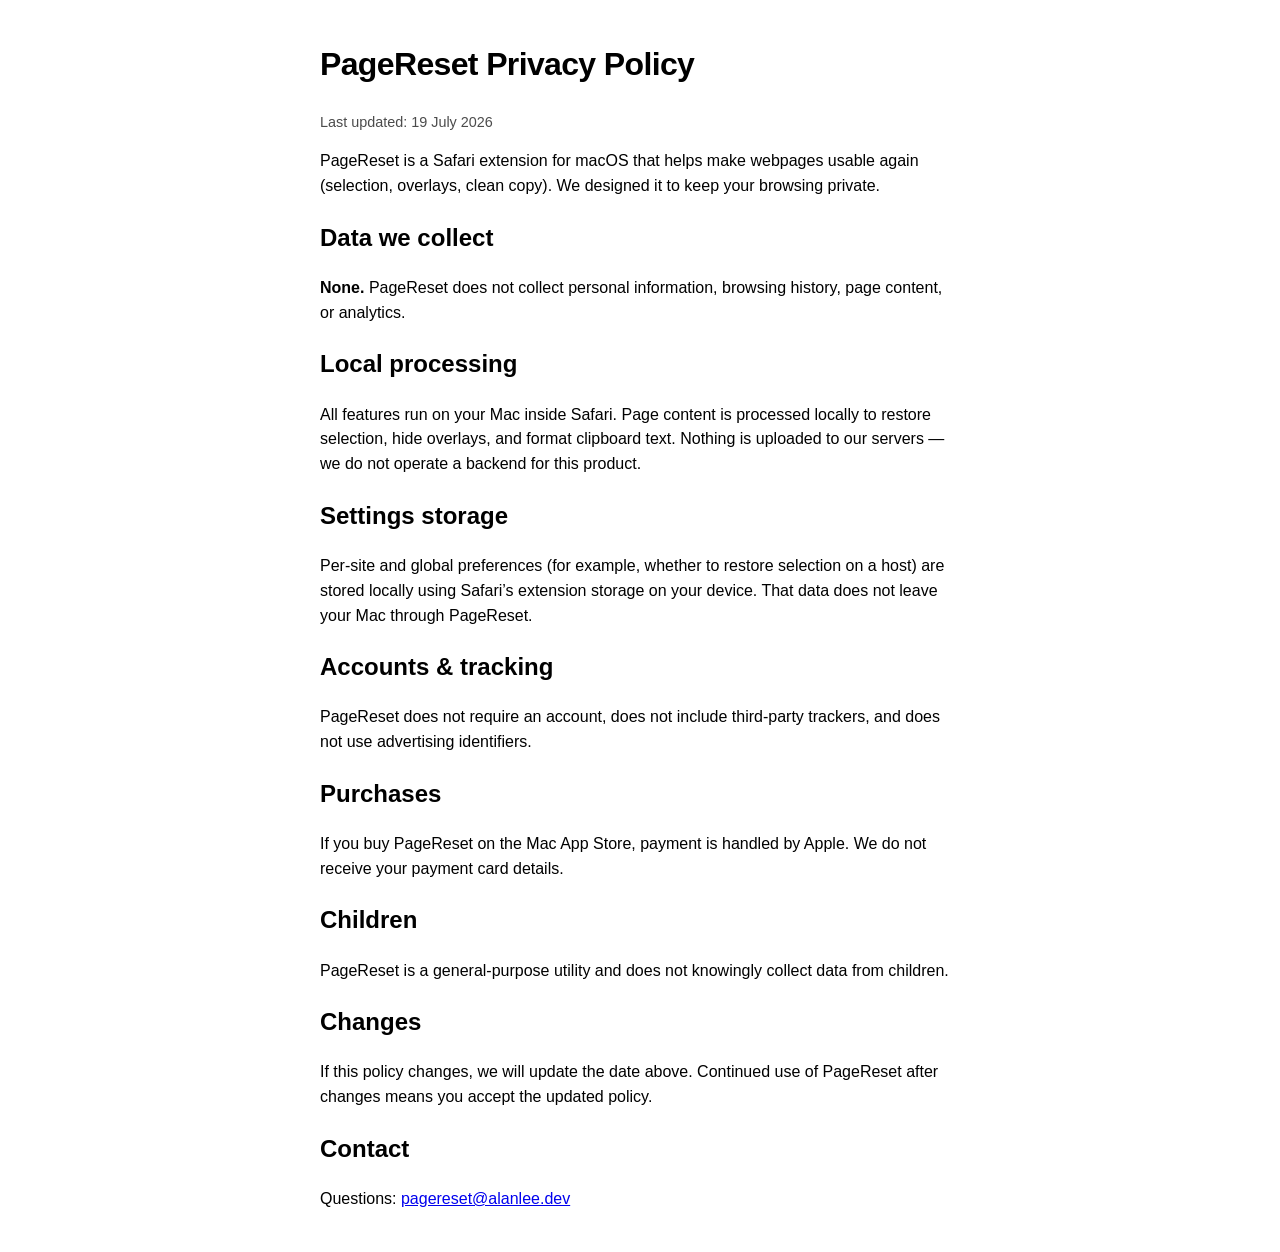
==== docs/index.html @ 3747ce12 "Add PageReset Safari Web Extension MVP. Scaffold the macOS host app and extension with selection res" ====
<!DOCTYPE html>
<html lang="en">
<head>
  <meta charset="UTF-8" />
  <meta http-equiv="refresh" content="0; url=privacy.html" />
  <title>PageReset</title>
  <link rel="canonical" href="privacy.html" />
</head>
<body>
  <p><a href="privacy.html">PageReset Privacy Policy</a></p>
</body>
</html>
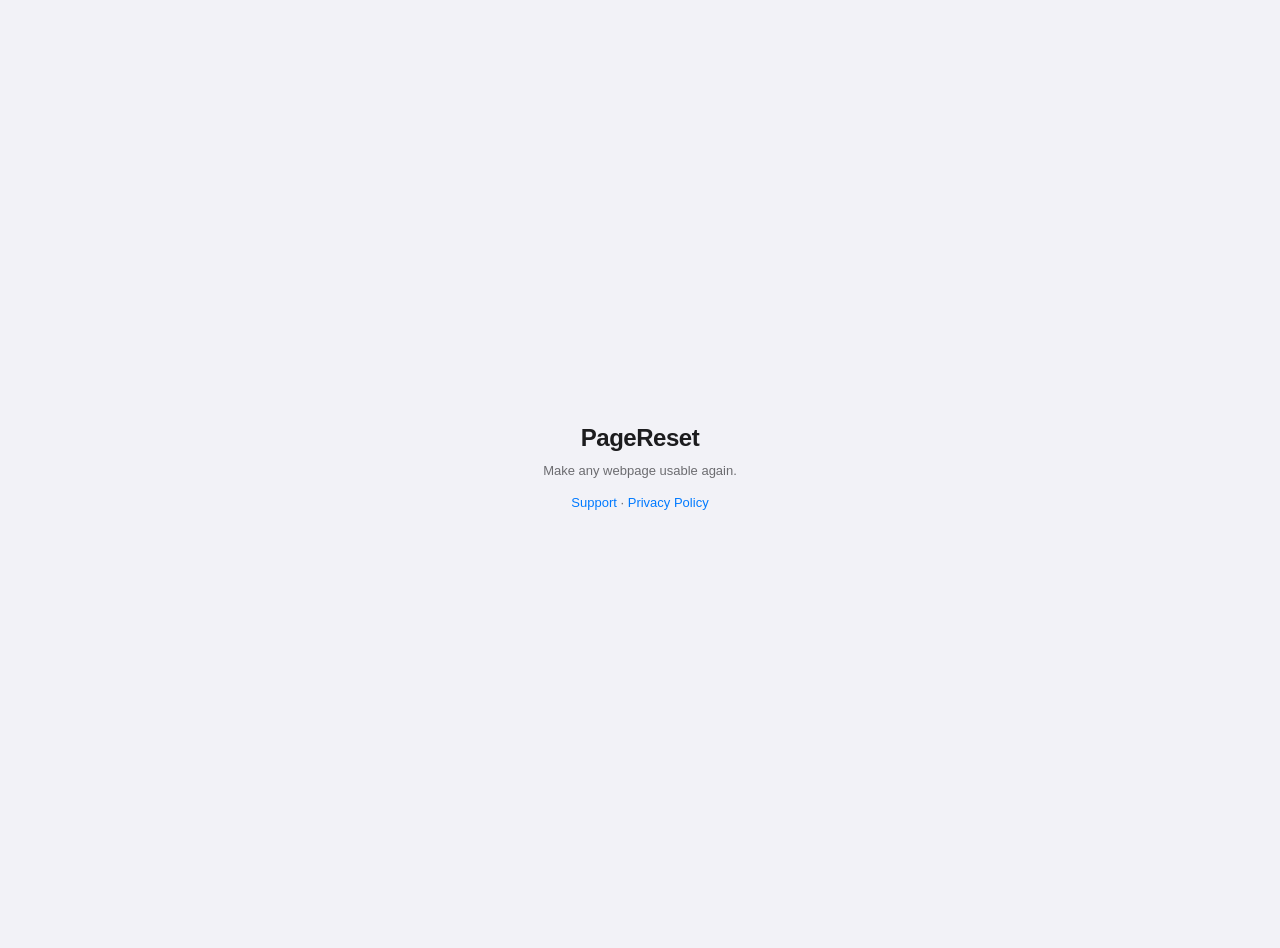
==== commit 73a1677a: "Harden PageReset clipboard, overlays, and host onboarding. Fix selection-scoped copy, safer defaults" ====
--- a/docs/index.html
+++ b/docs/index.html
@@ -2,11 +2,59 @@
 <html lang="en">
 <head>
   <meta charset="UTF-8" />
-  <meta http-equiv="refresh" content="0; url=privacy.html" />
+  <meta name="viewport" content="width=device-width, initial-scale=1" />
   <title>PageReset</title>
-  <link rel="canonical" href="privacy.html" />
+  <style>
+    :root {
+      color-scheme: light dark;
+      --bg: #f2f2f7;
+      --fg: #1c1c1e;
+      --muted: #6c6c70;
+      --accent: #007aff;
+    }
+    @media (prefers-color-scheme: dark) {
+      :root {
+        --bg: #1c1c1e;
+        --fg: #f5f5f7;
+        --muted: #98989d;
+        --accent: #0a84ff;
+      }
+    }
+    body {
+      margin: 0;
+      min-height: 100vh;
+      display: grid;
+      place-items: center;
+      font: 15px/1.45 -apple-system, BlinkMacSystemFont, "SF Pro Text", sans-serif;
+      background: var(--bg);
+      color: var(--fg);
+      text-align: center;
+      padding: 24px;
+    }
+    h1 {
+      margin: 0 0 6px;
+      font-size: 24px;
+      font-weight: 650;
+      letter-spacing: -0.02em;
+    }
+    p { margin: 0 0 14px; color: var(--muted); font-size: 13px; }
+    a {
+      color: var(--accent);
+      font-weight: 500;
+      text-decoration: none;
+    }
+    a:hover { text-decoration: underline; }
+  </style>
 </head>
 <body>
-  <p><a href="privacy.html">PageReset Privacy Policy</a></p>
+  <div>
+    <h1>PageReset</h1>
+    <p>Make any webpage usable again.</p>
+    <p>
+      <a href="support.html">Support</a>
+      ·
+      <a href="privacy.html">Privacy Policy</a>
+    </p>
+  </div>
 </body>
 </html>
